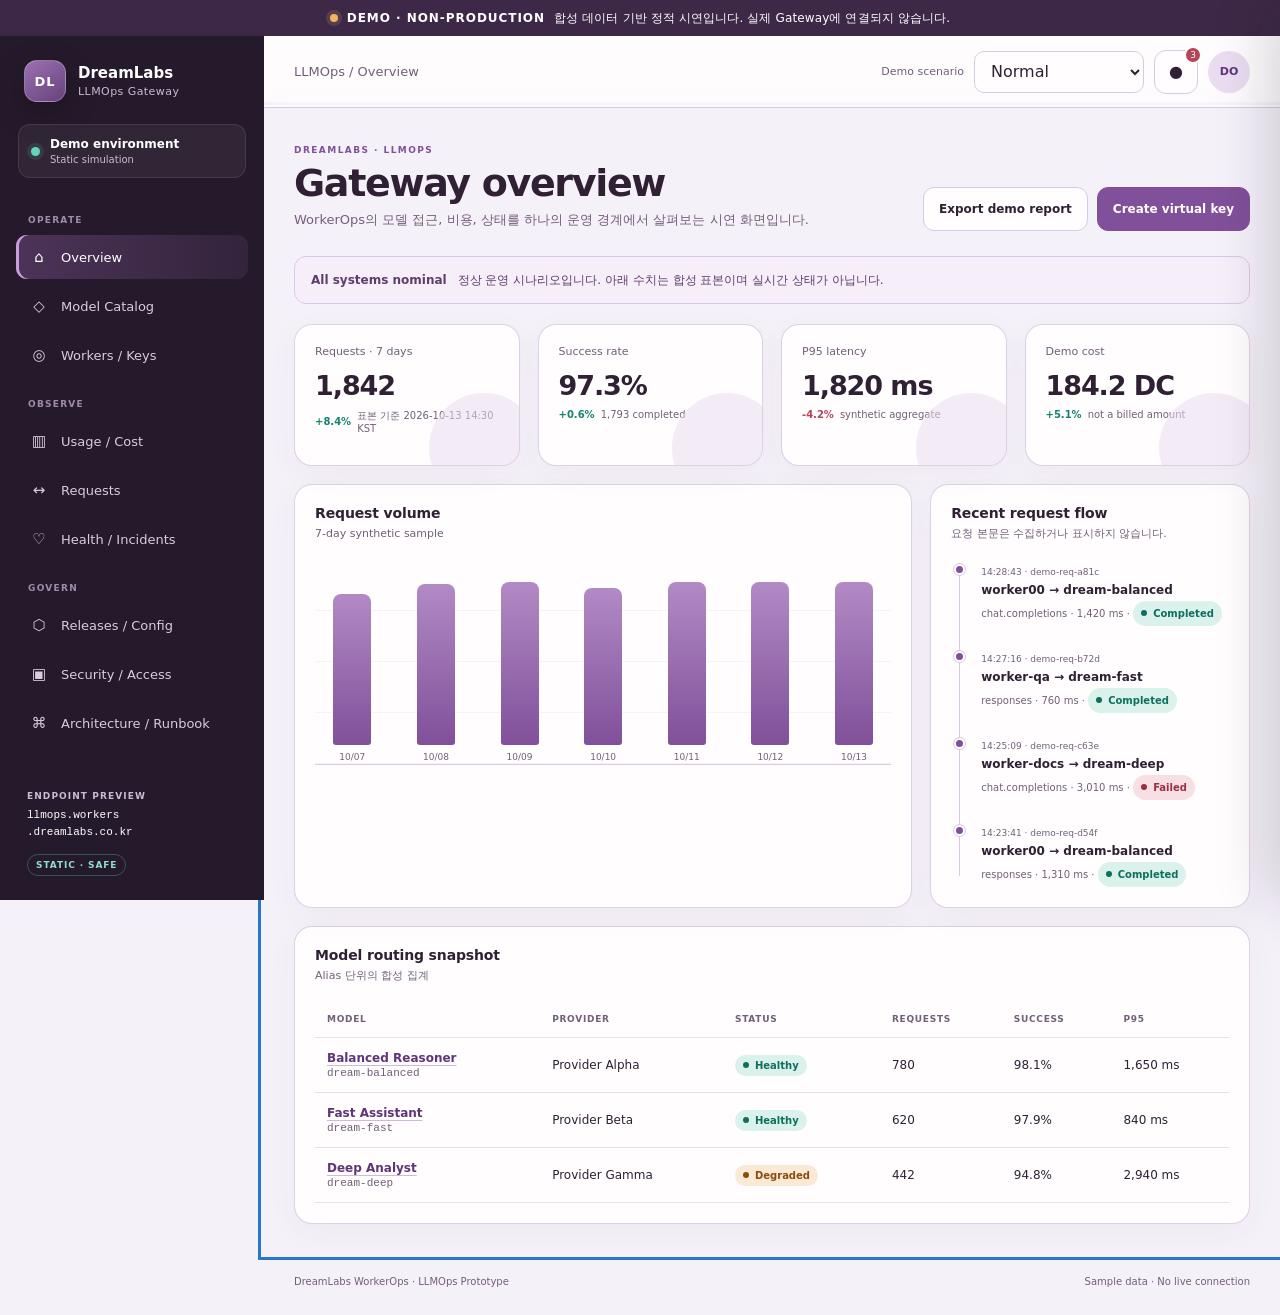
==== site/index.html @ 8af45d49 "feat: add LLMOps static demo console" ====
<!doctype html>
<html lang="ko">
<head>
  <meta charset="utf-8">
  <meta name="viewport" content="width=device-width, initial-scale=1">
  <meta name="description" content="DreamLabs LLMOps 모델 게이트웨이 운영 콘솔 정적 데모">
  <meta name="theme-color" content="#251a2b">
  <title>DreamLabs LLMOps · Demo Console</title>
  <link rel="stylesheet" href="./assets/app.css">
</head>
<body>
  <a class="skip-link" href="#main-content">본문으로 건너뛰기</a>
  <div class="demo-banner" role="status">
    <span class="demo-dot" aria-hidden="true"></span>
    <strong>DEMO · NON-PRODUCTION</strong>
    <span>합성 데이터 기반 정적 시연입니다. 실제 Gateway에 연결되지 않습니다.</span>
  </div>

  <div class="app-shell">
    <aside class="sidebar" id="sidebar" aria-label="주 탐색">
      <a class="brand" href="#/overview" aria-label="DreamLabs LLMOps 홈">
        <span class="brand-mark" aria-hidden="true">DL</span>
        <span><b>DreamLabs</b><small>LLMOps Gateway</small></span>
      </a>
      <div class="environment-card">
        <span class="status-dot" aria-hidden="true"></span>
        <span><b>Demo environment</b><small>Static simulation</small></span>
      </div>
      <nav class="nav-list" id="primary-nav"></nav>
      <div class="sidebar-footer">
        <div class="mini-label">Endpoint preview</div>
        <code>llmops.workers<br>.dreamlabs.co.kr</code>
        <span class="static-badge">STATIC · SAFE</span>
      </div>
    </aside>

    <div class="main-column">
      <header class="topbar">
        <button class="icon-button menu-button" id="menu-button" type="button" aria-label="메뉴 열기" aria-expanded="false" aria-controls="sidebar">
          <span aria-hidden="true">☰</span>
        </button>
        <div class="breadcrumb" id="breadcrumb">LLMOps / Overview</div>
        <div class="topbar-actions">
          <label class="select-label" for="scenario-select">Demo scenario</label>
          <select id="scenario-select" aria-label="데모 시나리오 선택">
            <option value="normal">Normal</option>
            <option value="degraded">Degraded</option>
            <option value="incident">Incident drill</option>
          </select>
          <button class="icon-button" id="notification-button" type="button" aria-label="데모 알림 보기">
            <span aria-hidden="true">●</span><span class="notification-count">3</span>
          </button>
          <div class="avatar" aria-label="Demo operator">DO</div>
        </div>
      </header>

      <main id="main-content" tabindex="-1"></main>
      <footer class="app-footer">
        <span>DreamLabs WorkerOps · LLMOps Prototype</span>
        <span>Sample data · No live connection</span>
      </footer>
    </div>
  </div>

  <button class="sidebar-scrim" id="sidebar-scrim" type="button" aria-label="메뉴 닫기"></button>

  <div class="drawer-backdrop" id="drawer-backdrop" hidden></div>
  <aside class="detail-drawer" id="detail-drawer" role="dialog" aria-modal="true" aria-labelledby="drawer-title" aria-hidden="true">
    <div class="drawer-header">
      <div><span class="eyebrow">DEMO DETAIL</span><h2 id="drawer-title">상세 정보</h2></div>
      <button class="icon-button" id="drawer-close" type="button" aria-label="상세 패널 닫기">×</button>
    </div>
    <div class="drawer-body" id="drawer-body"></div>
  </aside>

  <div class="toast" id="toast" role="status" aria-live="polite" aria-atomic="true"></div>
  <noscript>이 데모 콘솔은 화면 전환을 위해 JavaScript가 필요합니다.</noscript>
  <script src="./assets/app.js" defer></script>
</body>
</html>
---- site/assets/app.css ----
:root {
  color-scheme: light;
  --bg: #f5f1f9;
  --surface: #fffdfd;
  --surface-2: #f0e9f5;
  --surface-3: #e5d8ee;
  --ink: #2f2034;
  --muted: #725f78;
  --line: #d9c9e1;
  --accent: #80509a;
  --accent-strong: #5f3478;
  --accent-soft: #eadcf1;
  --focus: #2878c7;
  --success: #14846f;
  --success-soft: #dbf1eb;
  --warning: #a65f13;
  --warning-soft: #faead5;
  --danger: #b54457;
  --danger-soft: #f8dfe4;
  --progress: #6b68c9;
  --progress-soft: #e4e4fa;
  --sidebar: #251a2b;
  --sidebar-muted: #cbbad3;
  --shadow: 0 18px 48px rgba(66, 40, 76, 0.1);
  --radius-sm: 12px;
  --radius: 18px;
  --radius-lg: 26px;
  --topbar-h: 72px;
  --sidebar-w: 264px;
  font-family: Inter, ui-sans-serif, system-ui, -apple-system, BlinkMacSystemFont, "Segoe UI", sans-serif;
}

* { box-sizing: border-box; }
html { scroll-behavior: smooth; }
body { margin: 0; min-width: 320px; background: var(--bg); color: var(--ink); }
button, select, input { font: inherit; }
button, a, select { -webkit-tap-highlight-color: transparent; }
a { color: inherit; }
:focus-visible { outline: 3px solid var(--focus); outline-offset: 3px; }

.skip-link { position: fixed; top: 8px; left: 8px; z-index: 100; padding: 10px 14px; border-radius: 8px; background: #fff; color: #111; transform: translateY(-150%); }
.skip-link:focus { transform: translateY(0); }
.demo-banner { min-height: 36px; padding: 8px 20px; display: flex; align-items: center; justify-content: center; gap: 9px; background: #3d2947; color: #fff; font-size: 12px; letter-spacing: .01em; position: sticky; top: 0; z-index: 50; }
.demo-banner strong { letter-spacing: .08em; }
.demo-dot { width: 8px; height: 8px; border-radius: 50%; background: #f2b45e; box-shadow: 0 0 0 4px rgba(242,180,94,.15); }
.app-shell { min-height: calc(100vh - 36px); }

.sidebar { position: fixed; inset: 36px auto 0 0; z-index: 40; width: var(--sidebar-w); padding: 24px 16px; overflow-y: auto; background: var(--sidebar); color: #fff; display: flex; flex-direction: column; }
.brand { display: flex; align-items: center; gap: 12px; padding: 0 8px 20px; text-decoration: none; }
.brand-mark { width: 42px; height: 42px; display: grid; place-items: center; border: 1px solid rgba(255,255,255,.24); border-radius: 13px; background: linear-gradient(145deg,#9c71b2,#67417c); font-weight: 800; font-size: 13px; letter-spacing: .08em; box-shadow: 0 10px 30px rgba(0,0,0,.25); }
.brand b, .brand small { display: block; }
.brand b { font-size: 15px; }
.brand small { margin-top: 3px; color: var(--sidebar-muted); font-size: 11px; letter-spacing: .04em; }
.environment-card { margin: 2px 2px 20px; padding: 12px; display: flex; align-items: center; gap: 10px; border: 1px solid rgba(255,255,255,.09); border-radius: var(--radius-sm); background: rgba(255,255,255,.055); }
.environment-card b, .environment-card small { display: block; }
.environment-card b { font-size: 12px; }
.environment-card small { margin-top: 3px; color: var(--sidebar-muted); font-size: 10px; }
.status-dot { width: 9px; height: 9px; border-radius: 50%; background: #65d6b8; box-shadow: 0 0 0 4px rgba(101,214,184,.12); flex: 0 0 auto; }
.nav-list { display: grid; gap: 5px; }
.nav-group-label { margin: 17px 12px 5px; color: #9f8baa; font-size: 9px; font-weight: 800; letter-spacing: .14em; text-transform: uppercase; }
.nav-link { min-height: 44px; display: flex; align-items: center; gap: 11px; padding: 10px 12px; border-radius: 11px; color: #d8cce0; text-decoration: none; font-size: 13px; transition: background .16s ease, color .16s ease, transform .16s ease; }
.nav-link:hover { background: rgba(255,255,255,.07); color: #fff; transform: translateX(2px); }
.nav-link.active { background: linear-gradient(90deg, rgba(152,101,178,.34), rgba(152,101,178,.12)); color: #fff; box-shadow: inset 3px 0 #c69ddd; }
.nav-icon { width: 22px; text-align: center; font-size: 15px; }
.sidebar-footer { margin-top: auto; padding: 22px 11px 0; color: var(--sidebar-muted); }
.sidebar-footer code { display: block; margin: 6px 0 12px; color: #fff; font-size: 11px; line-height: 1.55; }
.mini-label { font-size: 9px; font-weight: 800; letter-spacing: .12em; text-transform: uppercase; }
.static-badge { display: inline-flex; padding: 5px 8px; border: 1px solid rgba(101,214,184,.3); border-radius: 999px; color: #8ce0c9; font-size: 9px; font-weight: 800; letter-spacing: .1em; }

.main-column { min-height: calc(100vh - 36px); margin-left: var(--sidebar-w); display: flex; flex-direction: column; }
.topbar { position: sticky; top: 36px; z-index: 30; height: var(--topbar-h); padding: 0 30px; display: flex; align-items: center; justify-content: space-between; gap: 16px; border-bottom: 1px solid var(--line); background: rgba(255,253,253,.9); backdrop-filter: blur(18px); }
.breadcrumb { font-size: 13px; color: var(--muted); }
.topbar-actions { display: flex; align-items: center; gap: 10px; }
.select-label { font-size: 11px; color: var(--muted); }
select, .field { min-height: 42px; padding: 0 36px 0 12px; border: 1px solid var(--line); border-radius: 10px; background: var(--surface); color: var(--ink); }
.icon-button { position: relative; width: 44px; height: 44px; display: inline-grid; place-items: center; border: 1px solid var(--line); border-radius: 12px; background: var(--surface); color: var(--ink); cursor: pointer; }
.icon-button:hover { background: var(--surface-2); }
.notification-count { position: absolute; top: -5px; right: -5px; width: 18px; height: 18px; display: grid; place-items: center; border: 2px solid var(--surface); border-radius: 50%; background: var(--danger); color: #fff; font-size: 9px; }
.avatar { width: 42px; height: 42px; display: grid; place-items: center; border-radius: 50%; background: var(--accent-soft); color: var(--accent-strong); font-size: 11px; font-weight: 800; }
.menu-button { display: none; }

main { flex: 1; width: 100%; max-width: 1536px; margin: 0 auto; padding: 30px; }
.page-head { margin-bottom: 25px; display: flex; align-items: flex-end; justify-content: space-between; gap: 20px; }
.eyebrow { display: inline-block; color: var(--accent); font-size: 9px; font-weight: 900; letter-spacing: .16em; text-transform: uppercase; }
.page-head h1 { margin: 7px 0 6px; font-size: clamp(25px, 3vw, 38px); line-height: 1.05; letter-spacing: -.035em; }
.page-head p { max-width: 760px; margin: 0; color: var(--muted); font-size: 13px; line-height: 1.6; }
.head-actions { display: flex; align-items: center; gap: 9px; flex-wrap: wrap; }
.button { min-height: 44px; padding: 0 15px; display: inline-flex; align-items: center; justify-content: center; gap: 8px; border: 1px solid var(--line); border-radius: 11px; background: var(--surface); color: var(--ink); text-decoration: none; cursor: pointer; font-weight: 700; font-size: 12px; }
.button:hover { background: var(--surface-2); }
.button.primary { border-color: var(--accent); background: var(--accent); color: #fff; }
.button.primary:hover { background: var(--accent-strong); }
.button[disabled] { cursor: not-allowed; opacity: .55; }

.notice { margin-bottom: 20px; padding: 14px 16px; display: flex; align-items: flex-start; gap: 11px; border: 1px solid #dbc8e5; border-radius: var(--radius-sm); background: #f6eef9; color: #5d3e6b; font-size: 12px; line-height: 1.55; }
.notice strong { white-space: nowrap; }
.notice.warning { border-color: #efcc9e; background: var(--warning-soft); color: #71400d; }
.notice.danger { border-color: #e8b7c0; background: var(--danger-soft); color: #7f2c3b; }
.grid { display: grid; gap: 18px; }
.grid.metrics { grid-template-columns: repeat(4, minmax(0,1fr)); }
.grid.two { grid-template-columns: minmax(0,1.45fr) minmax(300px,.75fr); }
.grid.three { grid-template-columns: repeat(3,minmax(0,1fr)); }
.card { min-width: 0; padding: 20px; border: 1px solid rgba(217,201,225,.85); border-radius: var(--radius); background: var(--surface); box-shadow: 0 8px 30px rgba(66,40,76,.045); }
.card-header { margin-bottom: 17px; display: flex; align-items: flex-start; justify-content: space-between; gap: 12px; }
.card-title { margin: 0; font-size: 14px; letter-spacing: -.01em; }
.card-subtitle { margin: 5px 0 0; color: var(--muted); font-size: 11px; line-height: 1.5; }
.metric-card { position: relative; overflow: hidden; min-height: 142px; }
.metric-card::after { content: ""; position: absolute; right: -20px; bottom: -38px; width: 110px; height: 110px; border-radius: 50%; background: var(--accent-soft); opacity: .55; }
.metric-label { color: var(--muted); font-size: 11px; }
.metric-value { margin: 12px 0 8px; font-size: 27px; font-weight: 800; letter-spacing: -.04em; }
.metric-foot { display: flex; align-items: center; gap: 6px; color: var(--muted); font-size: 10px; }
.trend-up { color: var(--success); font-weight: 800; }
.trend-down { color: var(--danger); font-weight: 800; }
.section-gap { margin-top: 18px; }

.badge, .status-badge { display: inline-flex; align-items: center; gap: 6px; padding: 5px 8px; border-radius: 999px; font-size: 10px; font-weight: 800; white-space: nowrap; }
.badge { background: var(--surface-2); color: var(--muted); }
.status-badge::before { content: ""; width: 6px; height: 6px; border-radius: 50%; background: currentColor; }
.status-badge.healthy, .status-badge.active, .status-badge.resolved { background: var(--success-soft); color: #0d705f; }
.status-badge.degraded, .status-badge.pending, .status-badge.monitoring { background: var(--warning-soft); color: #8b4b0d; }
.status-badge.incident, .status-badge.revoked { background: var(--danger-soft); color: #982f42; }
.status-badge.demo { background: var(--progress-soft); color: #5450ab; }

.table-wrap { width: 100%; overflow-x: auto; }
table { width: 100%; border-collapse: collapse; font-size: 12px; }
th, td { padding: 13px 12px; border-bottom: 1px solid #eadfec; text-align: left; vertical-align: middle; white-space: nowrap; }
th { color: var(--muted); font-size: 9px; letter-spacing: .08em; text-transform: uppercase; }
tbody tr { transition: background .14s ease; }
tbody tr:hover { background: #faf6fb; }
.table-link { border: 0; padding: 0; background: transparent; color: var(--accent-strong); cursor: pointer; font-weight: 800; text-decoration: underline; text-decoration-color: #cfb8da; text-underline-offset: 3px; }
.muted { color: var(--muted); }
.mono { font-family: "SFMono-Regular", Consolas, monospace; font-size: .92em; }

.bar-chart { height: 205px; display: flex; align-items: flex-end; gap: clamp(8px,2vw,19px); padding: 22px 5px 2px; border-bottom: 1px solid var(--line); background-image: repeating-linear-gradient(to bottom, transparent 0, transparent 50px, #efe7f2 51px); }
.bar-item { flex: 1; height: 100%; min-width: 28px; display: flex; flex-direction: column; align-items: center; justify-content: flex-end; gap: 7px; }
.bar { width: min(38px,80%); min-height: 4px; border-radius: 8px 8px 3px 3px; background: linear-gradient(to top,var(--accent),#b28ac5); transition: height .5s ease; }
.bar-item small { color: var(--muted); font-size: 9px; }
.stack { display: grid; gap: 13px; }
.progress-row { display: grid; grid-template-columns: minmax(90px,1fr) 2fr 48px; align-items: center; gap: 12px; font-size: 11px; }
.progress-track { height: 8px; overflow: hidden; border-radius: 999px; background: var(--surface-2); }
.progress-fill { height: 100%; border-radius: inherit; background: var(--accent); }
.progress-fill.success { background: var(--success); }
.progress-fill.warning { background: var(--warning); }

.filters { margin-bottom: 16px; display: flex; align-items: center; gap: 9px; flex-wrap: wrap; }
.search-field { min-width: min(280px,100%); padding-left: 37px; background-image: radial-gradient(circle at 18px 50%, transparent 5px, var(--muted) 5.5px, var(--muted) 6.5px, transparent 7px); }
.filter-chip { min-height: 38px; padding: 0 12px; border: 1px solid var(--line); border-radius: 999px; background: var(--surface); color: var(--muted); cursor: pointer; font-size: 11px; }
.filter-chip.active { border-color: var(--accent); background: var(--accent-soft); color: var(--accent-strong); font-weight: 800; }
.filter-count { margin-left: auto; color: var(--muted); font-size: 11px; }

.timeline { position: relative; display: grid; gap: 0; }
.timeline::before { content: ""; position: absolute; left: 8px; top: 11px; bottom: 11px; width: 1px; background: var(--line); }
.timeline-item { position: relative; padding: 0 0 21px 30px; }
.timeline-item:last-child { padding-bottom: 0; }
.timeline-dot { position: absolute; left: 3px; top: 4px; width: 11px; height: 11px; border: 2px solid var(--surface); border-radius: 50%; background: var(--accent); box-shadow: 0 0 0 1px var(--line); }
.timeline-time { color: var(--muted); font-size: 9px; }
.timeline-item h3 { margin: 4px 0; font-size: 12px; }
.timeline-item p { margin: 0; color: var(--muted); font-size: 10px; line-height: 1.5; }

.architecture { display: grid; gap: 14px; }
.arch-row { display: grid; grid-template-columns: 1fr 44px 1.3fr 44px 1fr; align-items: center; gap: 8px; }
.arch-node { min-height: 96px; padding: 17px; display: flex; flex-direction: column; justify-content: center; border: 1px solid var(--line); border-radius: 15px; background: #faf7fb; text-align: center; }
.arch-node.primary { border-color: #b997c8; background: var(--accent-soft); }
.arch-node b { font-size: 12px; }
.arch-node span { margin-top: 5px; color: var(--muted); font-size: 10px; }
.arch-arrow { color: var(--accent); text-align: center; font-size: 20px; }
.runbook-list { counter-reset: step; display: grid; gap: 10px; }
.runbook-step { position: relative; min-height: 62px; padding: 13px 13px 13px 50px; border: 1px solid var(--line); border-radius: var(--radius-sm); background: #faf7fb; }
.runbook-step::before { counter-increment: step; content: counter(step); position: absolute; left: 13px; top: 12px; width: 26px; height: 26px; display: grid; place-items: center; border-radius: 8px; background: var(--accent); color: #fff; font-size: 10px; font-weight: 900; }
.runbook-step b { display: block; font-size: 11px; }
.runbook-step span { color: var(--muted); font-size: 10px; line-height: 1.5; }

.app-footer { padding: 22px 30px 28px; display: flex; justify-content: space-between; gap: 12px; color: var(--muted); font-size: 10px; }
.sidebar-scrim { display: none; }
.drawer-backdrop { position: fixed; inset: 0; z-index: 59; background: rgba(30,18,36,.32); }
.detail-drawer { position: fixed; inset: 0 0 0 auto; z-index: 60; width: min(480px,100%); padding: 23px; overflow-y: auto; background: var(--surface); box-shadow: -20px 0 55px rgba(30,18,36,.18); transform: translateX(102%); transition: transform .22s ease; }
.detail-drawer.open { transform: translateX(0); }
.drawer-header { padding-bottom: 18px; display: flex; justify-content: space-between; align-items: flex-start; border-bottom: 1px solid var(--line); }
.drawer-header h2 { margin: 5px 0 0; font-size: 20px; }
.drawer-body { padding-top: 19px; }
.detail-list { margin: 0; display: grid; grid-template-columns: 130px 1fr; gap: 0; }
.detail-list dt, .detail-list dd { margin: 0; padding: 11px 0; border-bottom: 1px solid #eee5f0; font-size: 11px; }
.detail-list dt { color: var(--muted); }
.detail-list dd { font-weight: 700; overflow-wrap: anywhere; }
.toast { position: fixed; right: 24px; bottom: 24px; z-index: 80; max-width: min(390px,calc(100vw - 48px)); padding: 13px 16px; border-radius: 12px; background: #2f2034; color: #fff; box-shadow: var(--shadow); font-size: 11px; line-height: 1.5; opacity: 0; transform: translateY(12px); pointer-events: none; transition: opacity .18s ease, transform .18s ease; }
.toast.show { opacity: 1; transform: translateY(0); }
.empty { padding: 48px 20px; color: var(--muted); text-align: center; }

@media (max-width: 1180px) {
  .grid.metrics { grid-template-columns: repeat(2,minmax(0,1fr)); }
  .grid.three { grid-template-columns: repeat(2,minmax(0,1fr)); }
}

@media (max-width: 820px) {
  .demo-banner { justify-content: flex-start; padding-inline: 14px; }
  .demo-banner span:last-child { overflow: hidden; text-overflow: ellipsis; white-space: nowrap; }
  .sidebar { transform: translateX(-105%); transition: transform .22s ease; box-shadow: 18px 0 45px rgba(30,18,36,.22); }
  .sidebar.open { transform: translateX(0); }
  .sidebar-scrim { position: fixed; inset: 36px 0 0; z-index: 35; width: 100%; height: auto; border: 0; background: rgba(30,18,36,.36); }
  .sidebar-scrim.show { display: block; }
  .main-column { margin-left: 0; }
  .menu-button { display: inline-grid; }
  .breadcrumb, .select-label { display: none; }
  .topbar { padding-inline: 16px; }
  main { padding: 22px 16px; }
  .grid.two, .grid.three { grid-template-columns: 1fr; }
  .page-head { align-items: flex-start; flex-direction: column; }
  .arch-row { grid-template-columns: 1fr; }
  .arch-arrow { transform: rotate(90deg); }
  .app-footer { padding-inline: 16px; flex-direction: column; }
}

@media (max-width: 560px) {
  .topbar-actions select { max-width: 130px; }
  .avatar { display: none; }
  .grid.metrics { grid-template-columns: 1fr; }
  .card { padding: 16px; }
  .filters { align-items: stretch; }
  .search-field { width: 100%; }
  .filter-count { width: 100%; margin-left: 0; }
  .progress-row { grid-template-columns: 90px 1fr 38px; }
  .detail-list { grid-template-columns: 1fr; }
  .detail-list dt { padding-bottom: 2px; border-bottom: 0; }
  .detail-list dd { padding-top: 2px; }
}

@media (prefers-reduced-motion: reduce) {
  *, *::before, *::after { scroll-behavior: auto !important; transition: none !important; animation: none !important; }
}
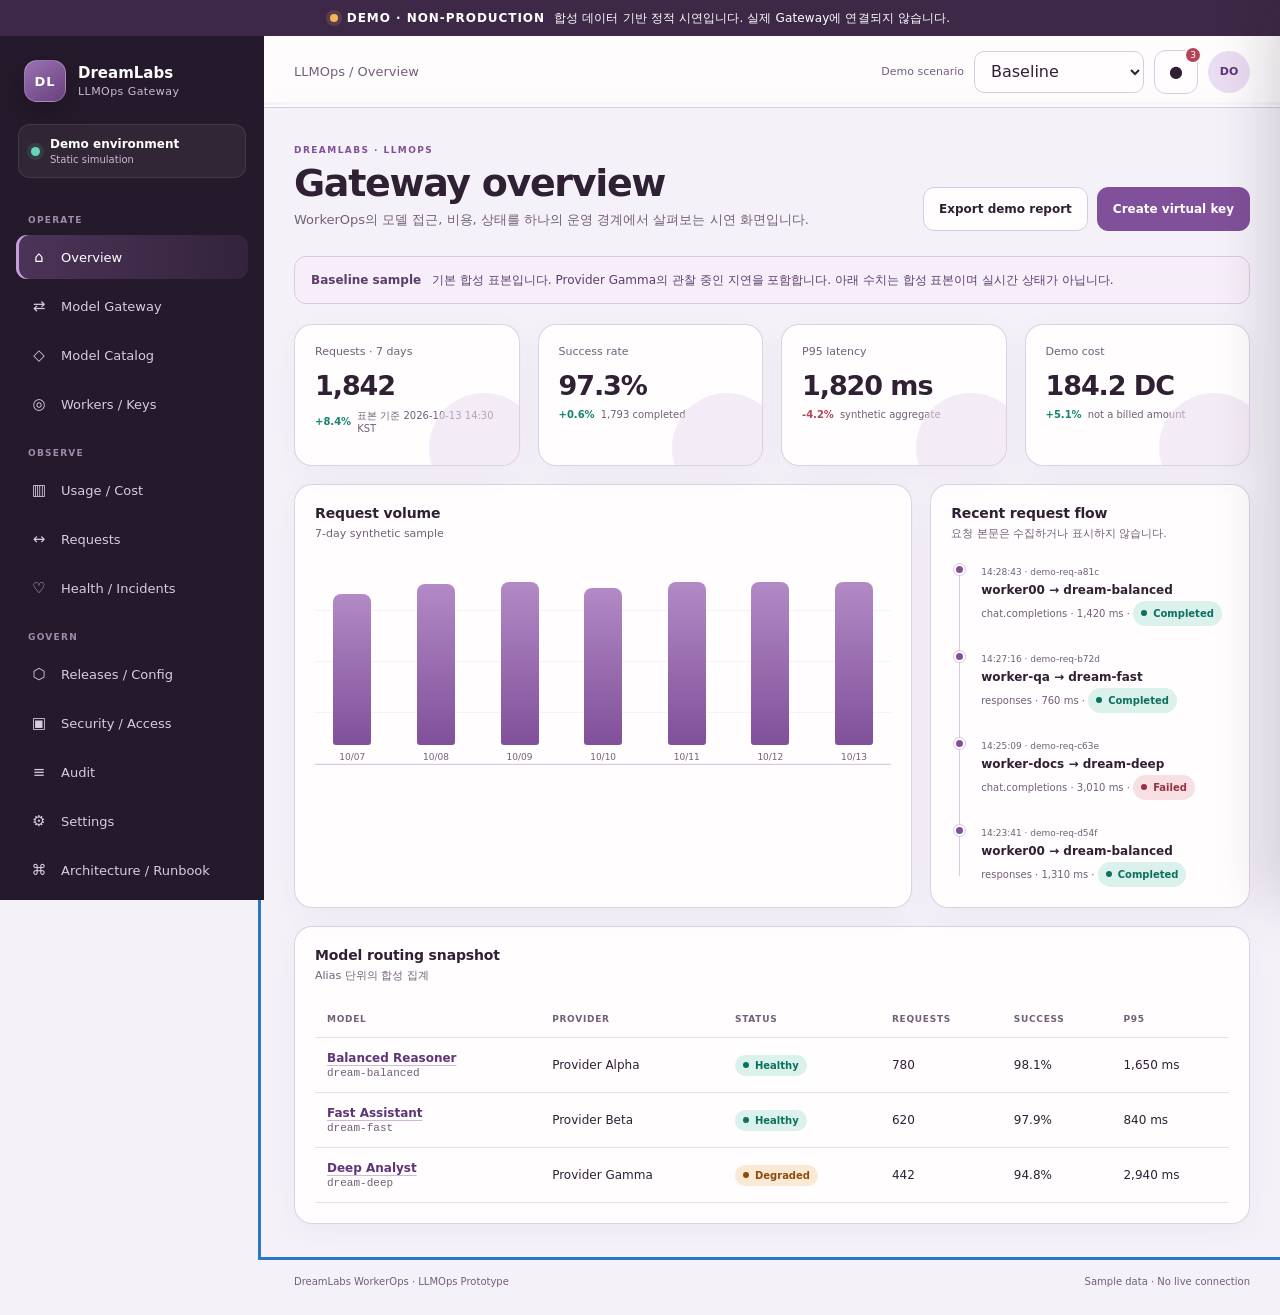
==== commit 554053d6: "fix: complete LLMOps demo navigation and accessibility" ====
--- a/site/index.html
+++ b/site/index.html
@@ -43,7 +43,7 @@
         <div class="topbar-actions">
           <label class="select-label" for="scenario-select">Demo scenario</label>
           <select id="scenario-select" aria-label="데모 시나리오 선택">
-            <option value="normal">Normal</option>
+            <option value="normal">Baseline</option>
             <option value="degraded">Degraded</option>
             <option value="incident">Incident drill</option>
           </select>
@@ -65,7 +65,7 @@
   <button class="sidebar-scrim" id="sidebar-scrim" type="button" aria-label="메뉴 닫기"></button>
 
   <div class="drawer-backdrop" id="drawer-backdrop" hidden></div>
-  <aside class="detail-drawer" id="detail-drawer" role="dialog" aria-modal="true" aria-labelledby="drawer-title" aria-hidden="true">
+  <aside class="detail-drawer" id="detail-drawer" role="dialog" aria-modal="true" aria-labelledby="drawer-title" aria-hidden="true" inert>
     <div class="drawer-header">
       <div><span class="eyebrow">DEMO DETAIL</span><h2 id="drawer-title">상세 정보</h2></div>
       <button class="icon-button" id="drawer-close" type="button" aria-label="상세 패널 닫기">×</button>
